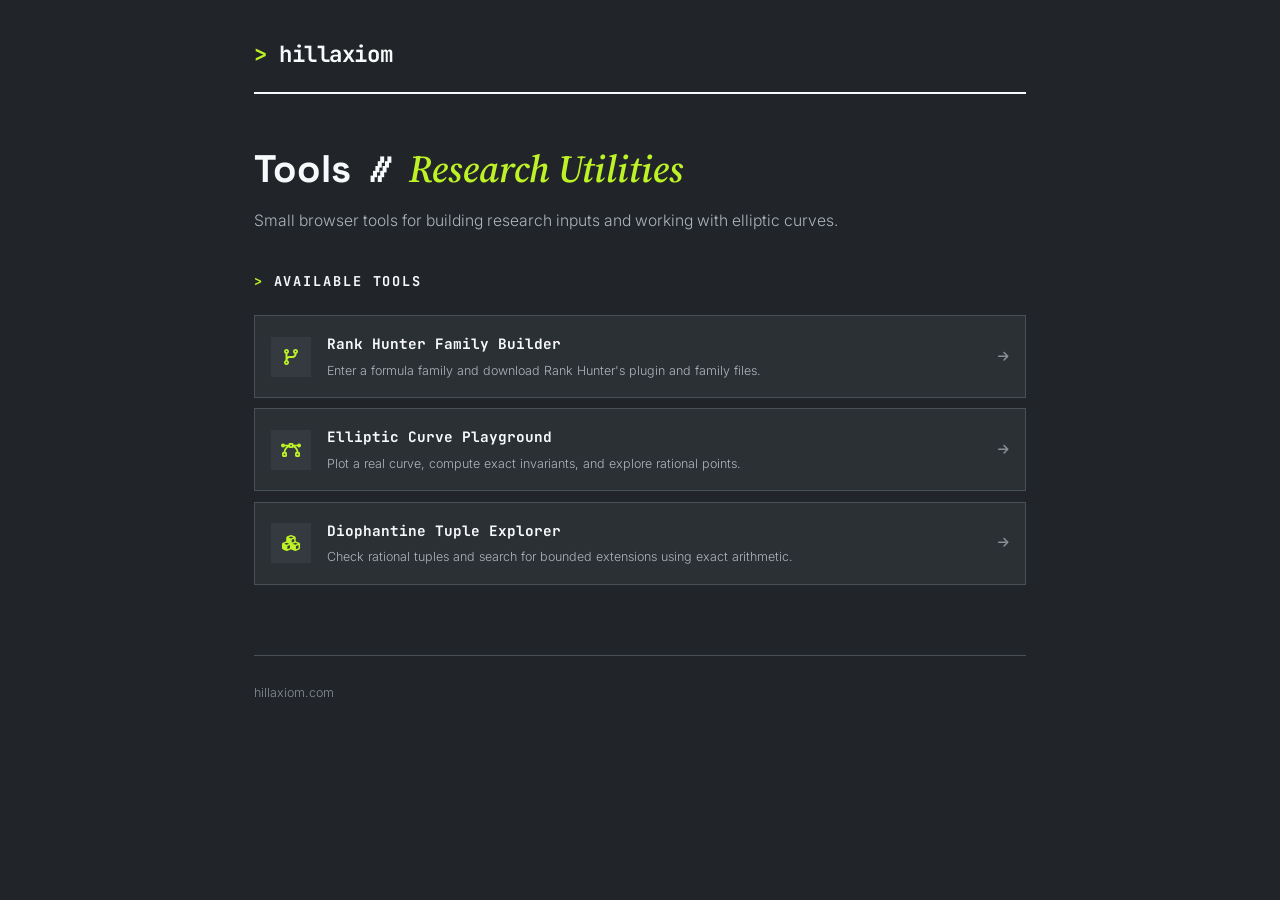
==== tools/index.html @ 428ff537 "Add research tools and update homepage" ====
<!DOCTYPE html>
<html lang="en">
<head>
<meta charset="UTF-8">
<meta name="viewport" content="width=device-width, initial-scale=1.0">
<title>Tools &middot; hillaxiom</title>
<link rel="stylesheet" href="https://cdnjs.cloudflare.com/ajax/libs/font-awesome/6.5.2/css/all.min.css">
<link rel="preconnect" href="https://fonts.googleapis.com">
<link href="https://fonts.googleapis.com/css2?family=Source+Serif+4:ital,wght@0,400;0,600;0,700;1,400&family=Inter:wght@300;400;500;600&family=JetBrains+Mono:wght@500;700&family=Space+Grotesk:wght@500;700&display=swap" rel="stylesheet">
<link rel="stylesheet" href="../css/style.css">
<link rel="stylesheet" href="tools.css">
</head>
<body>
<div class="container">
  <header><div class="masthead"><a class="site-name" href="../index.html">hillaxiom</a></div></header>
  <section class="intro tools-intro">
    <h1>Tools <span>&#11005;</span> <em>Research Utilities</em></h1>
    <p>Small browser tools for building research inputs and working with elliptic curves.</p>
  </section>
  <section class="tools-list" aria-labelledby="tools-heading">
    <h2 class="section-title" id="tools-heading">Available tools</h2>
    <a class="tool-card" href="family-builder/">
      <span class="tool-card-icon"><i class="fa-solid fa-code-branch" aria-hidden="true"></i></span>
      <span class="tool-card-copy"><strong>Rank Hunter Family Builder</strong><span>Enter a formula family and download Rank Hunter's plugin and family files.</span></span>
      <i class="fa-solid fa-arrow-right tool-card-arrow" aria-hidden="true"></i>
    </a>
    <a class="tool-card" href="elliptic-curve-playground/">
      <span class="tool-card-icon"><i class="fa-solid fa-bezier-curve" aria-hidden="true"></i></span>
      <span class="tool-card-copy"><strong>Elliptic Curve Playground</strong><span>Plot a real curve, compute exact invariants, and explore rational points.</span></span>
      <i class="fa-solid fa-arrow-right tool-card-arrow" aria-hidden="true"></i>
    </a>
    <a class="tool-card" href="diophantine-tuple-explorer/">
      <span class="tool-card-icon"><i class="fa-solid fa-cubes" aria-hidden="true"></i></span>
      <span class="tool-card-copy"><strong>Diophantine Tuple Explorer</strong><span>Check rational tuples and search for bounded extensions using exact arithmetic.</span></span>
      <i class="fa-solid fa-arrow-right tool-card-arrow" aria-hidden="true"></i>
    </a>
  </section>
  <footer>hillaxiom.com</footer>
</div>
</body>
</html>
---- css/style.css ----
:root {
  --bg: #212529;
  --bg-raised: #2b3035;
  --bg-inset: #343A40;
  --bg-mid: #495057;
  --fg: #DEE2E6;
  --fg-strong: #F8F9FA;
  --fg-soft: #adb5bd;
  --dim: #868e96;
  --border: #495057;
  --accent: #BDF226;
  --accent-text: #BDF226;
  --accent-soft: rgba(189, 242, 38, 0.10);
  --yellow: #f2f226;
  --serif: "Source Serif 4", Georgia, serif;
  --sans: "Inter", system-ui, sans-serif;
  --mono: "JetBrains Mono", monospace;
}

* { margin: 0; padding: 0; box-sizing: border-box; }

body {
  background: var(--bg);
  color: var(--fg);
  font-family: var(--sans);
  font-weight: 300;
  line-height: 1.7;
  -webkit-font-smoothing: antialiased;
}

.container {
  max-width: 820px;
  margin: 0 auto;
  padding: 0 1.5rem;
}

a { color: var(--accent-text); text-decoration: none; }
a:hover { text-decoration: underline; text-underline-offset: 3px; }
a em { color: var(--fg-soft); font-size: 0.98rem; }
a:hover em { color: var(--fg); }

/* ---------- masthead ---------- */
header {
  display: flex;
  justify-content: space-between;
  align-items: baseline;
  padding: 2.2rem 0 1.2rem;
  border-bottom: 2px solid var(--fg-strong);
}
.site-name {
  font-family: var(--mono);
  font-weight: 700;
  font-size: 1.4rem;
  color: var(--fg-strong);
  letter-spacing: -0.02em;
}
.site-name::before { content: "> "; color: var(--accent-text); }
.site-name:hover { text-decoration: none; color: var(--accent-text); }

nav {
  display: flex;
  align-items: center;
  gap: 1.1rem;
}
nav a { color: var(--fg-soft); }
nav a:hover { color: var(--accent-text); }
nav a i { font-size: 1rem; vertical-align: -1px; }

/* ---------- hero ---------- */
.intro { padding: 3.2rem 0 2.8rem; }
.intro h1 {
  font-family: "Space Grotesk", var(--sans);
  font-weight: 700;
  font-size: clamp(1.7rem, 4.2vw, 2.4rem);
  line-height: 1.2;
  margin-bottom: 1rem;
  color: var(--fg-strong);
}
.intro em {
  color: var(--accent-text);
  font-family: var(--serif);
  font-style: italic;
  font-weight: 600;
}
.intro p {
  color: var(--fg-soft);
  font-size: 0.98rem;
}

/* ---------- sections ---------- */
section { padding: 1.8rem 0 2.4rem; }

.section-title {
  font-family: var(--mono);
  font-weight: 700;
  font-size: 0.85rem;
  text-transform: uppercase;
  letter-spacing: 0.14em;
  color: var(--fg-strong);
  display: flex;
  align-items: center;
  gap: 0.6rem;
  margin-bottom: 1.4rem;
}
.section-title::before { content: ">"; color: var(--accent-text); font-weight: 700; }

.section-note {
  color: var(--dim);
  font-size: 0.82rem;
  margin: -0.9rem 0 1.2rem;
}

/* ---------- frameworks ---------- */
.framework-grid {
  display: grid;
  grid-template-columns: repeat(2, 1fr);
  gap: 1rem;
}
.framework {
  background: var(--bg-raised);
  border: 1px solid var(--border);
  border-left: 3px solid var(--accent);
  padding: 1.3rem 1.5rem;
  transition: border-left-color .2s;
}
.framework:hover { border-left-color: var(--fg-strong); }
.framework.muted { opacity: 0.45; }

.framework-head {
  display: flex;
  justify-content: space-between;
  align-items: baseline;
  flex-wrap: wrap;
  gap: 0.5rem;
  margin-bottom: 0.3rem;
}
.framework h3 {
  font-family: var(--serif);
  font-weight: 600;
  font-size: 1.1rem;
  color: var(--fg-strong);
}
.abbr {
  font-family: var(--sans);
  font-weight: 500;
  font-size: 0.62rem;
  letter-spacing: 0.1em;
  color: var(--fg-strong);
  background: var(--bg-mid);
  padding: 0.15rem 0.45rem;
  vertical-align: 2px;
  margin-left: 0.4rem;
}
.msc-code {
  font-family: var(--sans);
  font-weight: 200;
  font-size: 0.62rem;
  letter-spacing: 0.1em;
  color: var(--dim);
  background: var(--bg-inset);
  padding: 0.15rem 0.45rem;
  vertical-align: 2px;
  margin-left: 0.4rem;
}
.status {
  font-size: 0.72rem;
  text-transform: uppercase;
  letter-spacing: 0.08em;
  color: var(--fg-soft);
  white-space: nowrap;
}
.status.dim { color: var(--dim); }
.dots-green, .dots-yellow { font-size: 0.5rem; vertical-align: 2px; margin-right: 0.3rem; }
.dots-green { color: var(--accent-text); }
.dots-yellow { color: var(--yellow); }

.framework p { color: var(--fg-soft); font-size: 0.9rem; }

.framework-papers { margin-top: 0.9rem; }
.framework-papers-label {
  display: block;
  font-family: var(--mono);
  font-size: 0.64rem;
  text-transform: uppercase;
  letter-spacing: 0.12em;
  color: var(--dim);
  margin-bottom: 0.3rem;
}
.framework-papers ul { list-style: none; }
.framework-papers li {
  padding: 0.35rem 0;
  border-bottom: 1px solid var(--border);
  font-size: 0.88rem;
}
.framework-papers li:last-child { border-bottom: none; }
.framework-papers a { color: var(--fg); font-weight: 400; }
.framework-papers a:hover { color: var(--accent-text); }
.paper-flag {
  font-size: 0.64rem;
  text-transform: uppercase;
  letter-spacing: 0.08em;
  color: var(--dim);
  margin-left: 0.5rem;
  white-space: nowrap;
}

/* ---------- progress (kept for future use) ---------- */
.progress { margin-top: 1rem; }
.progress-meta {
  display: flex;
  justify-content: space-between;
  font-size: 0.66rem;
  text-transform: uppercase;
  letter-spacing: 0.1em;
  color: var(--dim);
  margin-bottom: 0.3rem;
}
.progress-value { color: var(--accent-text); font-weight: 500; }
.progress-track {
  height: 4px;
  background: var(--bg-inset);
  overflow: hidden;
}
.progress-fill {
  height: 100%;
  background: linear-gradient(90deg, var(--bg-mid), var(--accent));
}

/* ---------- software ---------- */
.software-grid {
  display: grid;
  grid-template-columns: repeat(2, 1fr);
  gap: 1rem;
}
.software-item {
  background: var(--bg-raised);
  border: 1px solid var(--border);
  padding: 1.2rem 1.4rem;
}

.software-head {
  display: flex;
  align-items: center;
  gap: 0.7rem;
  flex-wrap: wrap;
}
.software-head a {
  font-family: var(--mono);
  font-weight: 500;
  font-size: 1.05rem;
  color: var(--fg-strong);
}
.software-head a:hover { color: var(--accent-text); }
.software-name {
  font-family: var(--mono);
  font-size: 1.05rem;
  font-weight: 500;
  line-height: inherit;
  color: var(--fg-strong);
}
.version-bubble {
  font-family: var(--mono);
  font-size: 0.68rem;
  font-weight: 500;
  letter-spacing: 0.05em;
  color: var(--fg-strong);
  background: var(--bg-mid);
  padding: 0.1rem 0.5rem;
  white-space: nowrap;
}
.software-status-badge {
  font-family: var(--sans);
  font-size: 0.68rem;
  font-weight: 500;
  letter-spacing: 0.04em;
  color: var(--fg-soft);
  border: 1px solid var(--border);
  border-radius: 999px;
  padding: 0.1rem 0.55rem;
  white-space: nowrap;
}
.software-head a.version-bubble {
  font-size: 0.68rem;
  color: var(--fg-strong);
}
.software-head a.version-bubble:hover {
  color: var(--accent-text);
  text-decoration: none;
}
.software-head a.dev-bubble {
  display: inline-flex;
  align-items: center;
  gap: 0.3rem;
  color: #d8c782;
  background: rgba(216, 199, 130, 0.08);
  border: 1px dashed rgba(216, 199, 130, 0.6);
  padding: 0.05rem 0.45rem;
}
.software-head a.dev-bubble:hover {
  color: #f1df9d;
  background: rgba(216, 199, 130, 0.15);
  border-color: #f1df9d;
}
.software-desc {
  color: var(--fg-soft);
  font-size: 0.85rem;
  margin: 0.4rem 0 0.7rem;
}
.software-links {
  display: flex;
  gap: 1.2rem;
  font-size: 0.76rem;
  font-weight: 500;
}
.software-links a {
  color: var(--fg-soft);
  display: inline-flex;
  align-items: center;
  gap: 0.35rem;
}
.software-links a:hover { color: var(--accent-text); text-decoration: none; }
.software-links i { color: var(--accent-text); }

/* ---------- achievements ---------- */
.achievement-grid {
  display: grid;
  grid-template-columns: repeat(2, 1fr);
  gap: 1rem;
}
.achievement {
  background: var(--bg-raised);
  border: 1px solid var(--border);
  border-top: 3px solid var(--accent);
  padding: 1.2rem 1.3rem;
  display: flex;
  flex-direction: column;
  transition: border-top-color .2s;
}
.achievement:hover { border-top-color: var(--fg-strong); }

.badge-row {
  display: flex;
  gap: 0.4rem;
  margin-bottom: 0.7rem;
}
.badge {
  display: inline-flex;
  align-items: center;
  gap: 0.3rem;
  font-size: 0.6rem;
  font-weight: 600;
  text-transform: uppercase;
  letter-spacing: 0.12em;
  padding: 0.2rem 0.55rem;
  border: 1px solid var(--border);
}
.badge i { font-size: 0.6rem; }
.badge.solved {
  color: var(--bg-raised);
  background: var(--accent);
  border-color: transparent;
}
.badge.record {
  color: var(--fg-strong);
  background: var(--bg-mid);
  border-color: transparent;
}
.achievement h3 {
  font-family: var(--mono);
  font-weight: 500;
  font-size: 0.98rem;
  margin-bottom: 0.4rem;
  color: var(--fg-strong);
}
.achievement p {
  color: var(--fg-soft);
  font-size: 0.84rem;
  flex: 1;
  margin-top: 0.9rem;
}
.achievement-meta {
  color: var(--dim);
  font-size: 0.76rem;
}
.achievement-links {
  margin-top: 0.9rem;
  display: flex;
  gap: 1.1rem;
  font-size: 0.76rem;
}
.achievement-links a { color: var(--fg-soft); font-weight: 500; }
.achievement-links a:hover { color: var(--accent-text); text-decoration: none; }
.achievement-links i { color: var(--accent-text); margin-right: 0.3rem; }

/* --------- unlocked --------- */
.unlocked-heading {
  display: flex;
  align-items: center;
  justify-content: space-between;
  gap: 0.5rem;
  padding-bottom: 0.45rem;
  border-bottom: 1px solid var(--border);
  margin-bottom: 0.4rem;
}
.unlocked-heading .group-header {
  padding: 0;
  border: 0;
  margin: 0;
  white-space: nowrap;
}
.unlocked-heading .unlocked-links,
.unlocked-heading .unlocked-links a { margin-top: 0; }
.discovery-main {
  display: flex;
  flex-wrap: wrap;
  align-items: center;
  gap: 0.6rem 1rem;
}
.discovery-info {
  flex: 1 1 21rem;
  min-width: 0;
}
.discovery-info .paper-title {
  margin-bottom: 0;
}
.discovery-rank-badge {
  display: inline-flex;
  align-items: center;
  padding: 0.12rem 0.45rem;
  font-family: var(--mono);
  font-size: 0.64rem;
  font-weight: 700;
  line-height: 1.3;
  white-space: nowrap;
  border: 1px solid rgba(189, 242, 38, 0.45);
  background: var(--accent-soft);
  color: var(--accent);
}
.discovery-date {
  display: flex;
  align-items: center;
  flex-wrap: wrap;
  gap: 0.5rem;
  color: var(--dim);
  font-size: 0.78rem;
  margin-top: 0.1rem;
}
.discovery-main .discovery-links {
  margin: 0 0 0 auto;
}
.discovery-main .discovery-links a { width: auto; }

.unlocked p {
  color: var(--dim);
  font-size: 0.84rem;
  font-style: italic;
  flex: 1;
}

/* ---------- papers ---------- */
.paper, .unlocked {
  display: flex;
  align-items: flex-start;
  gap: 1rem;
  padding: 1rem 0.2rem;
  transition: background .15s;
}
.paper:hover { background: var(--bg-raised); }
.paper-icon {
  color: var(--dim);
  font-size: 1.1rem;
  margin-top: 0.35rem;
}
.paper:hover .paper-icon { color: var(--accent-text); }
.paper-main { flex: 1; min-width: 240px; }
.paper-title {
  font-family: var(--serif);
  font-weight: 600;
  font-size: 1.02rem;
  margin-bottom: 0.1rem;
}
.paper-title a { color: var(--fg); }
.paper-title a:hover { color: var(--accent-text); text-decoration: none; }
.paper-desc {
  color: var(--fg-soft);
  font-size: 0.92rem;
  margin-bottom: 0.1rem;
}
.paper-meta {
  color: var(--fg-soft);
  font-size: 0.89rem;
  margin-top: 0.1rem;
}

.paper-meta::before { content: "> "; margin-right: 0.2rem; color: var(--accent); font-weight: 400; }

.paper-links, .unlocked-links {
  
  
  gap: 0.4rem;
  
  margin-top: 0.4rem;
align-items: flex-start; display: flex; flex-direction: row; }

.paper-links a, .unlocked-links a {
  font-size: 0.7rem;
  font-weight: 500;
  letter-spacing: 0.05em;
  color: var(--fg-soft);
  border: 1px solid var(--border);
  padding: 0.2rem 0.55rem;
  white-space: nowrap;
  transition: all .15s;
  text-align: center;
}
.unlocked-links a {
  margin-top: 0.2rem;
  color: var(--fg-soft);
  background: var(--bg-inset);
  border-color: var(--border);
  box-shadow: inset 0 1px 2px rgba(0, 0, 0, 0.18);
}
.paper-links a { width: 4.5rem; }
.paper-group .paper-links a,
#achievements .paper-links a {
  display: inline-flex;
  align-items: center;
  justify-content: center;
  gap: 0.35rem;
  width: auto;
  padding: 0.26rem 0.6rem;
  border-radius: 2px;
  background: var(--bg-inset);
  border-color: var(--border);
  box-shadow: inset 0 1px 2px rgba(0, 0, 0, 0.18);
}
.paper-links a:hover, .unlocked-links a:hover {
  color: var(--accent-text);
  border-color: var(--accent-text);
  text-decoration: none;
}
.paper-group .paper-links a:hover,
#achievements .paper-links a:hover {
  color: var(--fg-strong);
  background: var(--bg-mid);
  border-color: var(--dim);
}
.unlocked-links a:hover {
  color: var(--fg-strong);
  background: var(--bg-mid);
  border-color: var(--dim);
}
.arxiv-id { color: var(--dim); font-weight: 400; }

/* paper subgroups */
.paper-group, .unlocked-group { margin-bottom: 2.8rem; }
.paper-group:last-child, .unlocked-group:last-child { margin-bottom: 0; }

.group-header {
  font-family: var(--sans);
  font-weight: 500;
  font-size: 0.72rem;
  text-transform: uppercase;
  letter-spacing: 0.14em;
  color: var(--accent);
  padding-bottom: 0.45rem;
  border-bottom: 1px solid var(--border);
  margin-bottom: 0.4rem;
}
.group-header::before {
  font-family: "Font Awesome 6 Free";
  font-weight: 900;
  color: var(--dim);
  margin-right: 0.5rem;
}

.group-header.elliptic-curves::before {
  content: "\f534"; /* fa-bezier-curve */
}

.group-header.physics::before {
  content: "\f5d2"; /* fa-atom */
}

/* unlocked group headers */
.group-header.high-rank::before {
  content: "\f091";
}
.group-header.solved::before {
  content: "\f00c";
}
.group-header.discoveries::before {
  content: "\f3a5"; /* fa-gem */
}
.group-header.tools::before {
  content: "\f0ad"; /* fa-wrench */
}

/* -- lists -- */
ul {
  list-style: none;
  margin-bottom: 3.2rem;
}
ul:last-child {
  margin-bottom: 0.2rem;
}
.header-underline {
  padding-bottom: 0.45rem;
  border-bottom: 1px solid var(--border);
  margin-bottom: 0.4rem;
}
h2.header-underline {
  color: var(--fg);
}
h3.header-underline {
  color: var(--fg-soft);
}

/* ---------- footer ---------- */
footer {
  padding: 1.6rem 0 2.4rem;
  margin-top: 2rem;
  border-top: 1px solid var(--border);
  color: var(--dim);
  font-size: 0.78rem;
}

/* ---------- responsive ---------- */
@media (max-width: 680px) {
  .framework-grid { grid-template-columns: 1fr; }
  .achievement-grid { grid-template-columns: 1fr; }
  .software-grid { grid-template-columns: 1fr; }
  .paper { flex-wrap: wrap; }
  .paper-links { width: 100%; justify-content: flex-start; }
}

/* ---------- home page ---------- */
.home-page .site-header { display: block; padding: 0; border: 0; background: #151a1e; color: var(--fg-soft); }
.home-page .site-header-inner { max-width: 820px; margin: 0 auto; padding: 0 1.5rem; }
.home-page .site-header-main {
  padding: 2.5rem 0 1.7rem;
}
.home-page .site-header-kicker {
  display: block;
  color: var(--fg-soft);
  font-family: var(--mono);
  font-size: 0.63rem;
  font-weight: 700;
  letter-spacing: 0.12em;
  text-transform: uppercase;
}
.home-page .site-header-brand {
  display: inline-block;
  margin-top: 0.45rem;
  color: var(--accent);
  font-family: "Space Grotesk", var(--sans);
  font-size: clamp(2.8rem, 8vw, 4.6rem);
  font-weight: 700;
  letter-spacing: -0.075em;
  line-height: 0.95;
}
.home-page .site-header-brand:hover { color: var(--accent); text-decoration: none; }
.home-page .site-header-nav {
  display: flex;
  align-items: center;
  flex-wrap: wrap;
  gap: 0.25rem;
  padding: 0.7rem 0;
  border-top: 1px solid #39434a;
}
.home-page .site-header-nav a {
  display: inline-flex;
  align-items: center;
  gap: 0.45rem;
  padding: 0.5rem 0.65rem;
  border: 1px solid transparent;
  border-radius: 2px;
  color: var(--fg-soft);
  font-size: 0.74rem;
  font-weight: 600;
  text-decoration: none;
  white-space: nowrap;
  transition: background .15s, color .15s, border-color .15s;
}
.home-page .site-header-nav a:hover,
.home-page .site-header-nav a:focus-visible { background: #283036; color: var(--accent); }
.home-page .site-header-nav-secondary { display: flex; align-items: center; gap: 0.25rem; margin-left: auto; }
.home-page .site-header-nav i { font-size: 0.75rem; }
.home-page .mobile-explore { display: none; }
.home-page .container > #software { padding-top: 5.4rem; }
.home-page .container > section + section { margin-top: 4rem; }
.home-page .software-links { flex-wrap: wrap; gap: 0.3rem 1.1rem; }
.home-page .software-tools { margin-top: 2rem; }
.home-page .software-tools-heading {
  display: flex;
  align-items: center;
  justify-content: space-between;
  gap: 1rem;
  padding-bottom: 0.45rem;
  border-bottom: 1px solid var(--border);
  margin-bottom: 0.5rem;
}
.home-page .software-tools .group-header { padding: 0; border: 0; margin: 0; }
.home-page .tools-browse { color: var(--fg-soft); font-size: 0.72rem; white-space: nowrap; }
.home-page .tools-browse:hover { color: var(--accent); text-decoration: none; }
.home-page .tools-browse i { margin-left: 0.3rem; font-size: 0.65rem; }
.home-page .tool-preview-list { display: grid; grid-template-columns: repeat(3, minmax(0, 1fr)); gap: 0.65rem; }
.home-page .tool-preview {
  display: inline-flex;
  align-items: center;
  gap: 0.8rem;
  min-width: 0;
  padding: 0.75rem 0.9rem;
  border: 1px solid var(--border);
  background: var(--bg-raised);
  color: var(--fg);
}
.home-page .tool-preview-icon { flex: none; color: var(--accent); font-size: 0.9rem; }
.home-page .tool-preview span { min-width: 0; }
.home-page .tool-preview strong { display: block; font-family: var(--mono); font-size: 0.82rem; font-weight: 500; }
.home-page .tool-preview small { display: block; color: var(--dim); font-size: 0.72rem; }
.home-page .tool-preview:hover { border-color: var(--accent); text-decoration: none; }
.home-page .tool-preview:hover strong { color: var(--accent); }
.home-page .unlocked-grid {
  display: grid;
  grid-template-columns: repeat(2, minmax(0, 1fr));
  align-items: start;
  gap: 1rem;
}
.home-page .unlocked-column { display: flex; flex-direction: column; gap: 1.5rem; min-width: 0; }
.home-page .unlocked-grid .unlocked-group { min-width: 0; margin-bottom: 0; }
.home-page .paper-group .paper,
.home-page .unlocked-group .paper { border-bottom: 1px solid var(--border); }
.home-page .paper-group .paper:last-child,
.home-page .unlocked-group .paper:last-child { border-bottom: 0; }
.home-page #papers .section-title { margin-bottom: 0.4rem; }
.home-page #papers .publication {
  display: grid;
  grid-template-columns: 1.2rem minmax(0, 1fr) auto;
  align-items: center;
  gap: 0.8rem;
  padding: 0.7rem 0.2rem;
}
.home-page #papers .publication .paper-icon { margin-top: 0; }
.home-page #papers .publication .paper-main { min-width: 0; }
.home-page #papers .publication-meta {
  display: flex;
  align-items: baseline;
  flex-wrap: wrap;
  gap: 0.35rem;
  font-family: var(--mono);
  font-size: 0.68rem;
  letter-spacing: 0.04em;
  color: var(--dim);
  line-height: 1.3;
  margin-bottom: 0.2rem;
}
.home-page #papers .publication .paper-title { font-size: 1.02rem; line-height: 1.4; }
.home-page #papers .publication .paper-links { margin: 0; width: auto; }
.home-page .discovery-main { gap: 0.35rem 0.8rem; }
.home-page .discovery-info { flex-basis: 17rem; }
.home-page .discovery-date { margin-top: 0.3rem; }

.home-page .site-footer {
  margin-top: 3rem;
  padding: 3rem 0 1.1rem;
  border: 0;
  background: #151a1e;
  color: var(--fg-soft);
}
.home-page .footer-inner { max-width: 820px; margin: 0 auto; padding: 0 1.5rem; }
.home-page .footer-top {
  display: grid;
  grid-template-columns: minmax(0, 1fr) 160px;
  align-items: center;
  gap: 3rem;
}
.home-page .footer-name {
  font-family: var(--mono);
  font-size: 1.25rem;
  font-weight: 700;
  color: var(--fg-strong);
  margin-bottom: 0.6rem;
}
.home-page .footer-name::before { content: "> "; color: var(--accent); }
.home-page .footer-bio { max-width: 35rem; font-size: 0.88rem; line-height: 1.7; }
.home-page .footer-socials { display: flex; gap: 0.55rem; margin-top: 1.25rem; }
.home-page .footer-socials a {
  display: inline-flex;
  align-items: center;
  justify-content: center;
  width: 2.35rem;
  height: 2.35rem;
  border: 1px solid #39434a;
  border-radius: 2px;
  background: #20272b;
  color: var(--fg-soft);
  transition: color .15s, border-color .15s, background .15s;
}
.home-page .footer-socials a:hover,
.home-page .footer-socials a:focus-visible {
  color: var(--accent);
  border-color: var(--accent);
  background: #283036;
  text-decoration: none;
}
.home-page .footer-socials i { font-size: 1.05rem; }
.home-page .footer-photo { border: 1px solid #39434a; background: #20272b; padding: 4px; }
.home-page .footer-photo img {
  display: block;
  width: 100%;
  aspect-ratio: 1;
  object-fit: cover;
  filter: grayscale(100%) contrast(1.08);
}
.home-page .footer-bottom {
  display: flex;
  flex-wrap: wrap;
  gap: 0.4rem 1rem;
  margin-top: 2.35rem;
  padding-top: 1rem;
  border-top: 1px solid #39434a;
  color: var(--dim);
  font-family: var(--mono);
  font-size: 0.68rem;
}

@media (max-width: 680px) {
  .home-page .tool-preview-list { grid-template-columns: repeat(2, minmax(0, 1fr)); }
  .home-page .site-header-main { padding: 1.55rem 0 1rem; }
  .home-page .site-header-nav {
    display: grid;
    grid-template-columns: repeat(3, minmax(0, 1fr));
    gap: 0.15rem;
    padding: 0.55rem 0 0.7rem;
  }
  .home-page .site-header-nav > a {
    justify-content: center;
    padding: 0.45rem 0.15rem;
    font-size: 0.7rem;
  }
  .home-page .site-header-nav a { font-weight: 500; }
  .home-page .site-header-nav-secondary { display: none; }
  .home-page .mobile-explore {
    display: flex;
    justify-content: flex-end;
    gap: 1.2rem;
    margin-top: 0.65rem;
    padding-bottom: 0.35rem;
    border-bottom: 1px solid var(--border);
  }
  .home-page .mobile-explore a {
    display: inline-flex;
    align-items: center;
    gap: 0.4rem;
    padding: 0.3rem 0;
    color: var(--fg-soft);
    font-size: 0.72rem;
    font-weight: 500;
    white-space: nowrap;
  }
  .home-page .mobile-explore a:hover,
  .home-page .mobile-explore a:focus-visible { color: var(--accent); text-decoration: none; }
  .home-page .mobile-explore i { color: var(--accent); font-size: 0.7rem; }
  .home-page .container > #software { padding-top: 1.8rem; }
  .home-page .container > section + section { margin-top: 2.4rem; }
  .home-page .container > section { padding-top: 1.2rem; padding-bottom: 1.4rem; }
  .home-page .software-item { padding: 1rem 1.1rem; }
  .home-page .software-links { gap: 0.35rem 0.85rem; }
  .home-page .unlocked-grid { grid-template-columns: 1fr; }
  .home-page .unlocked-column { display: grid; grid-template-columns: repeat(2, minmax(0, 1fr)); gap: 0.8rem; }
  .home-page .discovery-main { display: grid; grid-template-columns: minmax(0, 1fr) auto; align-items: center; }
  .home-page .discovery-main .discovery-links { width: auto; margin: 0; }
  .home-page .site-footer { margin-top: 2rem; padding-top: 2.25rem; }
  .home-page .footer-top { grid-template-columns: 1fr; justify-items: center; gap: 1.5rem; text-align: center; }
  .home-page .footer-about { display: flex; flex-direction: column; align-items: center; }
  .home-page .footer-socials { justify-content: center; }
  .home-page .footer-photo { width: 120px; }
  .home-page .footer-bottom { justify-content: center; }
}

@media (max-width: 560px) {
  .home-page .tool-preview-list { grid-template-columns: 1fr; }
  .container { padding-right: 1rem; padding-left: 1rem; }
  .home-page .site-header-inner,
  .home-page .footer-inner { padding-right: 1rem; padding-left: 1rem; }
  .home-page .site-header-nav > a { font-size: 0.68rem; }
  .home-page #papers .publication { grid-template-columns: 1.2rem minmax(0, 1fr); gap: 0.35rem 0.65rem; padding: 0.75rem 0; }
  .home-page #papers .publication .paper-icon { grid-row: 1 / span 2; align-self: start; margin-top: 0.3rem; }
  .home-page #papers .publication .paper-main { grid-column: 2; grid-row: 1; }
  .home-page #papers .publication .paper-links { grid-column: 2; grid-row: 2; justify-content: flex-start; }
  .home-page .unlocked-group .paper { padding: 0.75rem 0; }
}
---- tools/tools.css ----
.tools-intro { padding-bottom: 0.8rem; }
.tools-intro p { color: var(--fg-soft); max-width: 38rem; }
.tools-list { display: grid; gap: 0.65rem; padding-top: 1.4rem; }
.tools-list .section-title { margin-bottom: 0.75rem; }
.tool-card { display: grid; grid-template-columns: 2.5rem minmax(0, 1fr) auto; align-items: center; gap: 1rem; padding: 1rem; border: 1px solid var(--border); background: var(--bg-raised); color: var(--fg); }
.tool-card:hover { border-color: var(--accent); text-decoration: none; }
.tool-card-icon { display: grid; place-items: center; width: 2.5rem; height: 2.5rem; background: var(--bg-inset); color: var(--accent); }
.tool-card-copy { display: grid; gap: 0.2rem; min-width: 0; }
.tool-card-copy strong { font-family: var(--mono); color: var(--fg-strong); font-size: 0.9rem; }
.tool-card-copy span { color: var(--fg-soft); font-size: 0.78rem; }
.tool-card-arrow { color: var(--dim); font-size: 0.75rem; }
.tool-breadcrumb { display: inline-block; color: var(--fg-soft); font-size: 0.75rem; margin-top: 1.4rem; }
.tool-breadcrumb:hover { color: var(--accent); }
.builder-intro { padding: 1.2rem 0 1.5rem; }
.builder-intro h1 { font-size: clamp(1.6rem, 4vw, 2.2rem); }
.builder-intro p { color: var(--fg-soft); font-size: 0.88rem; max-width: 42rem; }
.builder-form { display: grid; gap: 1.3rem; }
.builder-panel { border: 1px solid var(--border); background: var(--bg-raised); padding: 1.2rem; }
.builder-panel h2 { color: var(--fg-strong); font-family: var(--mono); font-size: 0.9rem; margin-bottom: 0.8rem; }
.builder-panel p { color: var(--dim); font-size: 0.75rem; margin-bottom: 0.9rem; }
.builder-grid { display: grid; grid-template-columns: repeat(2, minmax(0, 1fr)); gap: 0.85rem; }
.builder-grid .wide { grid-column: 1 / -1; }
.builder-field { display: grid; gap: 0.3rem; min-width: 0; }
.builder-field label { color: var(--fg-soft); font-size: 0.75rem; font-weight: 500; }
.builder-field input, .builder-field textarea { width: 100%; min-width: 0; padding: 0.55rem 0.65rem; border: 1px solid var(--border); border-radius: 2px; background: var(--bg); color: var(--fg-strong); font: 0.8rem var(--mono); }
.builder-field textarea { min-height: 3.1rem; resize: vertical; }
.builder-field input:focus, .builder-field textarea:focus { outline: 1px solid var(--accent); border-color: var(--accent); }
.builder-field small { color: var(--dim); font-size: 0.68rem; }
.section-row { display: grid; grid-template-columns: minmax(0, 1fr) minmax(0, 1fr) auto; gap: 0.6rem; align-items: end; margin-bottom: 0.75rem; }
.builder-button { display: inline-flex; align-items: center; justify-content: center; gap: 0.45rem; padding: 0.55rem 0.8rem; border: 1px solid var(--border); border-radius: 2px; background: var(--bg-inset); color: var(--fg); font: 500 0.75rem var(--sans); cursor: pointer; text-decoration: none; }
.builder-button:hover { border-color: var(--accent); color: var(--accent); text-decoration: none; }
.builder-button.primary { background: var(--accent); border-color: var(--accent); color: var(--bg); }
.builder-button.primary:hover { background: #d1fa5d; color: var(--bg); }
.builder-actions, .download-actions { display: flex; flex-wrap: wrap; gap: 0.6rem; }
.builder-output { margin-top: 1.3rem; }
.builder-output[hidden] { display: none; }
.builder-output pre { max-height: 16rem; overflow: auto; padding: 0.85rem; border: 1px solid var(--border); background: var(--bg); color: var(--fg-soft); font: 0.7rem/1.5 var(--mono); white-space: pre; }
.builder-output h3 { color: var(--fg-strong); font: 500 0.78rem var(--mono); margin: 1rem 0 0.4rem; }
.builder-message { min-height: 1.5rem; color: var(--accent); font-size: 0.78rem; }
.builder-message.error { color: #ffad99; }
@media (max-width: 560px) {
  .builder-grid { grid-template-columns: 1fr; }
  .builder-grid .wide { grid-column: auto; }
  .builder-panel { padding: 1rem; }
  .section-row { grid-template-columns: 1fr 1fr; }
  .section-row .remove-section { grid-column: 1 / -1; justify-self: end; }
  .tool-card { grid-template-columns: 2.2rem minmax(0, 1fr); gap: 0.75rem; }
  .tool-card-arrow { display: none; }
}
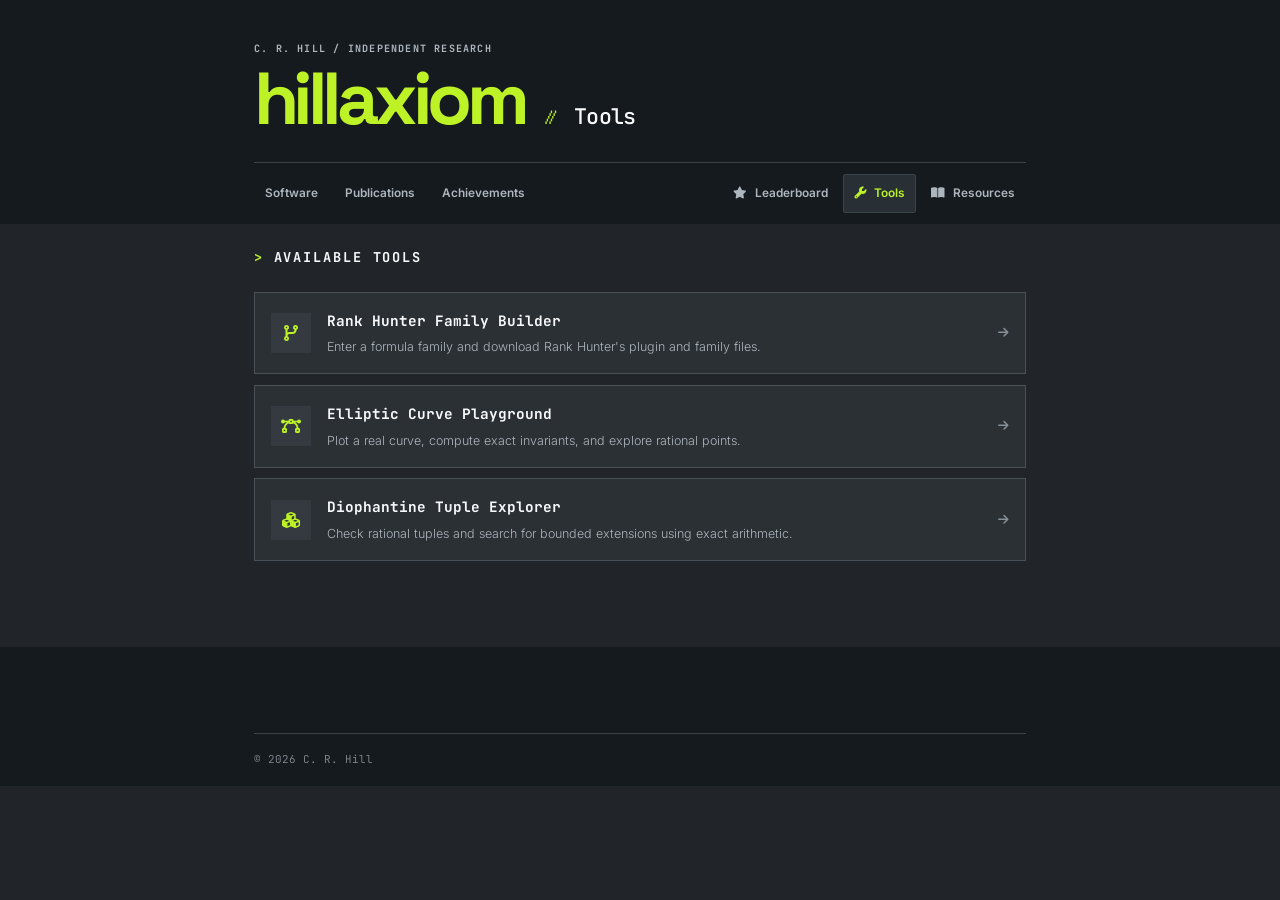
==== commit 2e24f20e: "Refresh homepage hero and tools navigation" ====
--- a/tools/index.html
+++ b/tools/index.html
@@ -10,13 +10,31 @@
 <link rel="stylesheet" href="../css/style.css">
 <link rel="stylesheet" href="tools.css">
 </head>
-<body>
+<body class="home-page tools-page">
+<header class="site-header">
+  <div class="site-header-inner">
+    <div class="site-header-main">
+      <span class="site-header-kicker">C. R. Hill / Independent research</span>
+      <h1><a class="site-header-brand" href="../index.html">hillaxiom</a><span class="site-header-page-title"><span aria-hidden="true">⫽</span> Tools</span></h1>
+    </div>
+    <nav class="site-header-nav" aria-label="Primary">
+      <a href="../index.html#software">Software</a>
+      <a href="../index.html#papers">Publications</a>
+      <a href="../index.html#achievements">Achievements</a>
+      <div class="site-header-nav-secondary">
+        <a href="../leaderboard.html"><i class="fa-solid fa-star" aria-hidden="true"></i> Leaderboard</a>
+        <a href="index.html" aria-current="page"><i class="fa-solid fa-wrench" aria-hidden="true"></i> Tools</a>
+        <a href="../resources.html"><i class="fa-solid fa-book-open" aria-hidden="true"></i> Resources</a>
+      </div>
+    </nav>
+  </div>
+</header>
 <div class="container">
-  <header><div class="masthead"><a class="site-name" href="../index.html">hillaxiom</a></div></header>
-  <section class="intro tools-intro">
-    <h1>Tools <span>&#11005;</span> <em>Research Utilities</em></h1>
-    <p>Small browser tools for building research inputs and working with elliptic curves.</p>
-  </section>
+  <nav class="mobile-explore" aria-label="More pages">
+    <a href="../leaderboard.html"><i class="fa-solid fa-star" aria-hidden="true"></i> Leaderboard</a>
+    <a href="index.html" aria-current="page"><i class="fa-solid fa-wrench" aria-hidden="true"></i> Tools</a>
+    <a href="../resources.html"><i class="fa-solid fa-book-open" aria-hidden="true"></i> Resources</a>
+  </nav>
   <section class="tools-list" aria-labelledby="tools-heading">
     <h2 class="section-title" id="tools-heading">Available tools</h2>
     <a class="tool-card" href="family-builder/">
@@ -35,7 +53,11 @@
       <i class="fa-solid fa-arrow-right tool-card-arrow" aria-hidden="true"></i>
     </a>
   </section>
-  <footer>hillaxiom.com</footer>
 </div>
+<footer class="site-footer">
+  <div class="footer-inner">
+    <div class="footer-bottom"><span>&copy; 2026 C. R. Hill</span></div>
+  </div>
+</footer>
 </body>
 </html>
--- a/css/style.css
+++ b/css/style.css
@@ -660,6 +660,15 @@
   line-height: 0.95;
 }
 .home-page .site-header-brand:hover { color: var(--accent); text-decoration: none; }
+.home-page .site-header-main h1 { display: flex; align-items: baseline; flex-wrap: wrap; gap: 0 1rem; }
+.home-page .site-header-page-title {
+  color: var(--fg-strong);
+  font-family: var(--mono);
+  font-size: clamp(1rem, 2.4vw, 1.35rem);
+  font-weight: 500;
+  letter-spacing: -0.03em;
+}
+.home-page .site-header-page-title > span { color: var(--accent); }
 .home-page .site-header-nav {
   display: flex;
   align-items: center;
@@ -684,43 +693,55 @@
 }
 .home-page .site-header-nav a:hover,
 .home-page .site-header-nav a:focus-visible { background: #283036; color: var(--accent); }
+.home-page .site-header-nav a[aria-current="page"] { background: #283036; border-color: #39434a; color: var(--accent); }
 .home-page .site-header-nav-secondary { display: flex; align-items: center; gap: 0.25rem; margin-left: auto; }
 .home-page .site-header-nav i { font-size: 0.75rem; }
 .home-page .mobile-explore { display: none; }
-.home-page .container > #software { padding-top: 5.4rem; }
-.home-page .container > section + section { margin-top: 4rem; }
+.home-page .home-hero {
+  position: relative;
+  isolation: isolate;
+  overflow: hidden;
+  margin-top: 1.8rem;
+  padding: 2.6rem 3rem 2.8rem;
+  background: #151a1e;
+  border: 1px solid #39434a;
+}
+.home-page .home-hero::before {
+  content: "";
+  position: absolute;
+  inset: 0 auto 0 0;
+  width: 3px;
+  background: var(--accent);
+}
+.home-page .home-hero-content { position: relative; z-index: 1; }
+.home-page .home-hero h2 {
+  max-width: 40rem;
+  color: var(--fg-strong);
+  font-family: "Space Grotesk", var(--sans);
+  font-size: clamp(2rem, 5.5vw, 3.45rem);
+  font-weight: 700;
+  letter-spacing: -0.055em;
+  line-height: 1.12;
+}
+.home-page .home-hero h2 em { color: var(--accent); font-family: var(--serif); font-weight: 600; }
+.home-page .home-hero-mark {
+  position: absolute;
+  right: 0.5rem;
+  bottom: -1.8rem;
+  color: rgba(189, 242, 38, 0.08);
+  font-size: 13rem;
+  line-height: 1;
+  pointer-events: none;
+}
+.home-page .container > .home-hero + #software { margin-top: 0; }
+.home-page .container > #software { padding-top: 3rem; }
+.home-page .container > section + section { margin-top: 0; }
+.home-page .container > #papers,
+.home-page .container > #achievements {
+  border-top: 1px solid var(--border);
+  padding-top: 2.2rem;
+}
 .home-page .software-links { flex-wrap: wrap; gap: 0.3rem 1.1rem; }
-.home-page .software-tools { margin-top: 2rem; }
-.home-page .software-tools-heading {
-  display: flex;
-  align-items: center;
-  justify-content: space-between;
-  gap: 1rem;
-  padding-bottom: 0.45rem;
-  border-bottom: 1px solid var(--border);
-  margin-bottom: 0.5rem;
-}
-.home-page .software-tools .group-header { padding: 0; border: 0; margin: 0; }
-.home-page .tools-browse { color: var(--fg-soft); font-size: 0.72rem; white-space: nowrap; }
-.home-page .tools-browse:hover { color: var(--accent); text-decoration: none; }
-.home-page .tools-browse i { margin-left: 0.3rem; font-size: 0.65rem; }
-.home-page .tool-preview-list { display: grid; grid-template-columns: repeat(3, minmax(0, 1fr)); gap: 0.65rem; }
-.home-page .tool-preview {
-  display: inline-flex;
-  align-items: center;
-  gap: 0.8rem;
-  min-width: 0;
-  padding: 0.75rem 0.9rem;
-  border: 1px solid var(--border);
-  background: var(--bg-raised);
-  color: var(--fg);
-}
-.home-page .tool-preview-icon { flex: none; color: var(--accent); font-size: 0.9rem; }
-.home-page .tool-preview span { min-width: 0; }
-.home-page .tool-preview strong { display: block; font-family: var(--mono); font-size: 0.82rem; font-weight: 500; }
-.home-page .tool-preview small { display: block; color: var(--dim); font-size: 0.72rem; }
-.home-page .tool-preview:hover { border-color: var(--accent); text-decoration: none; }
-.home-page .tool-preview:hover strong { color: var(--accent); }
 .home-page .unlocked-grid {
   display: grid;
   grid-template-columns: repeat(2, minmax(0, 1fr));
@@ -815,6 +836,8 @@
 }
 .home-page .footer-bottom {
   display: flex;
+  justify-content: space-between;
+  align-items: center;
   flex-wrap: wrap;
   gap: 0.4rem 1rem;
   margin-top: 2.35rem;
@@ -826,7 +849,6 @@
 }
 
 @media (max-width: 680px) {
-  .home-page .tool-preview-list { grid-template-columns: repeat(2, minmax(0, 1fr)); }
   .home-page .site-header-main { padding: 1.55rem 0 1rem; }
   .home-page .site-header-nav {
     display: grid;
@@ -843,8 +865,8 @@
   .home-page .site-header-nav-secondary { display: none; }
   .home-page .mobile-explore {
     display: flex;
-    justify-content: flex-end;
-    gap: 1.2rem;
+    justify-content: space-between;
+    gap: 0.6rem;
     margin-top: 0.65rem;
     padding-bottom: 0.35rem;
     border-bottom: 1px solid var(--border);
@@ -861,9 +883,14 @@
   }
   .home-page .mobile-explore a:hover,
   .home-page .mobile-explore a:focus-visible { color: var(--accent); text-decoration: none; }
+  .home-page .mobile-explore a[aria-current="page"] { color: var(--accent); }
   .home-page .mobile-explore i { color: var(--accent); font-size: 0.7rem; }
-  .home-page .container > #software { padding-top: 1.8rem; }
-  .home-page .container > section + section { margin-top: 2.4rem; }
+  .home-page .container > .home-hero { margin-top: 1.5rem; padding: 2rem 1.5rem 2.2rem; }
+  .home-page .home-hero-mark { right: -0.5rem; bottom: -0.8rem; font-size: 8.5rem; }
+  .home-page .container > #software { padding-top: 2.3rem; }
+  .home-page .container > #papers,
+  .home-page .container > #achievements { padding-top: 1.8rem; }
+  .home-page .container > section + section { margin-top: 0; }
   .home-page .container > section { padding-top: 1.2rem; padding-bottom: 1.4rem; }
   .home-page .software-item { padding: 1rem 1.1rem; }
   .home-page .software-links { gap: 0.35rem 0.85rem; }
@@ -880,7 +907,6 @@
 }
 
 @media (max-width: 560px) {
-  .home-page .tool-preview-list { grid-template-columns: 1fr; }
   .container { padding-right: 1rem; padding-left: 1rem; }
   .home-page .site-header-inner,
   .home-page .footer-inner { padding-right: 1rem; padding-left: 1rem; }
--- a/tools/tools.css
+++ b/tools/tools.css
@@ -1,5 +1,3 @@
-.tools-intro { padding-bottom: 0.8rem; }
-.tools-intro p { color: var(--fg-soft); max-width: 38rem; }
 .tools-list { display: grid; gap: 0.65rem; padding-top: 1.4rem; }
 .tools-list .section-title { margin-bottom: 0.75rem; }
 .tool-card { display: grid; grid-template-columns: 2.5rem minmax(0, 1fr) auto; align-items: center; gap: 1rem; padding: 1rem; border: 1px solid var(--border); background: var(--bg-raised); color: var(--fg); }
